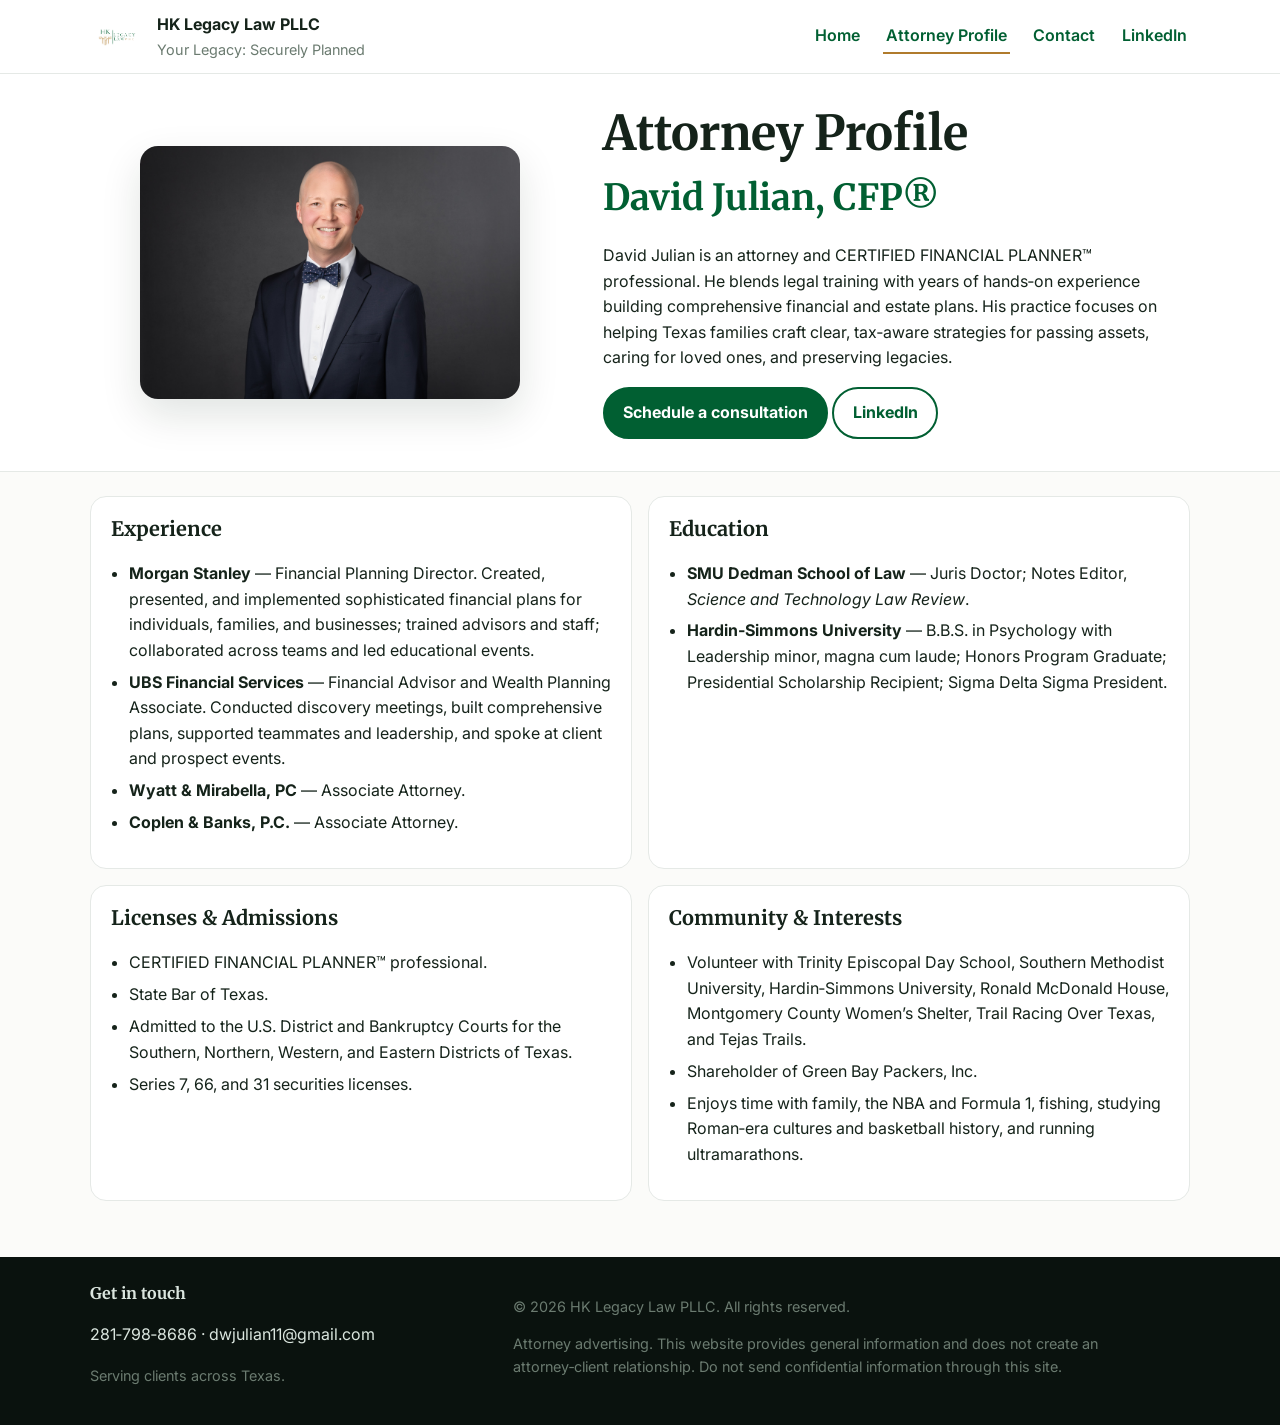
==== attorney.html @ 1522d6ad "Initial website" ====
<!DOCTYPE html>
<html lang="en">
<head>
  <meta charset="utf-8" />
  <meta name="viewport" content="width=device-width, initial-scale=1" />
  <title>Attorney Profile · HK Legacy Law PLLC</title>
  <meta name="description" content="Estate planning attorney in Texas." />
  <link rel="icon" type="image/png" href="assets/hk-green-letters.png" />
  <link rel="preconnect" href="https://fonts.googleapis.com">
  <link rel="preconnect" href="https://fonts.gstatic.com" crossorigin>
  <link href="https://fonts.googleapis.com/css2?family=Inter:wght@300;400;600;700&family=Merriweather:wght@300;400;700&display=swap" rel="stylesheet">
  <link rel="stylesheet" href="css/style.css" />
  <meta property="og:title" content="Attorney Profile · HK Legacy Law PLLC" />
  <meta property="og:description" content="Estate planning attorney in Texas." />
  <meta property="og:type" content="website" />
  <meta property="og:url" content="/attorney.html" />
  <meta property="og:image" content="assets/hk-green-letters.png" />
</head>
<body>
<div class="site-wrap">

<header class="site-header">
  <div class="container header-inner">
    <a href="index.html" class="brand">
      <img src="assets/hk-green-letters.png" alt="HK Legacy Law logo" class="logo"/>
      <div class="brand-text">
        <span class="firm">HK Legacy Law PLLC</span>
        <span class="tagline">Your Legacy: Securely Planned</span>
      </div>
    </a>
    <nav aria-label="Primary">
      <a href="index.html" class="nav-link ">Home</a>
      <a href="attorney.html" class="nav-link active">Attorney Profile</a>
      <a href="contact.html" class="nav-link ">Contact</a>
      <a href="https://www.linkedin.com/company/hk-legacy-law-pllc" target="_blank" rel="noopener" class="nav-link">LinkedIn</a>
    </nav>
  </div>
</header>

<main id="content">
  <section class="profile-hero">
    <div class="container profile-hero-inner">
      <div class="photo-wrap">
        <img src="assets/attorney-headshot.jpg" alt="Attorney headshot" />
      </div>
      <div class="profile-header">
        <h1>Attorney Profile</h1>
        <h2 class="name">David Julian, CFP®</h2>
        <p class="intro">David Julian is an attorney and CERTIFIED FINANCIAL PLANNER™ professional. He blends legal training with years of hands‑on experience building comprehensive financial and estate plans. His practice focuses on helping Texas families craft clear, tax‑aware strategies for passing assets, caring for loved ones, and preserving legacies.</p>
        <div class="profile-actions">
          <a class="btn btn-primary" href="contact.html">Schedule a consultation</a>
          <a class="btn btn-outline" href="https://www.linkedin.com/company/hk-legacy-law-pllc" target="_blank" rel="noopener">LinkedIn</a>
        </div>
      </div>
    </div>
  </section>

  <section class="profile-grid">
    <div class="container grid-inner">
      <article class="panel">
        <h3>Experience</h3>
        <ul class="clean">
          <li><strong>Morgan Stanley</strong> — Financial Planning Director. Created, presented, and implemented sophisticated financial plans for individuals, families, and businesses; trained advisors and staff; collaborated across teams and led educational events.</li>
          <li><strong>UBS Financial Services</strong> — Financial Advisor and Wealth Planning Associate. Conducted discovery meetings, built comprehensive plans, supported teammates and leadership, and spoke at client and prospect events.</li>
          <li><strong>Wyatt &amp; Mirabella, PC</strong> — Associate Attorney.</li>
          <li><strong>Coplen &amp; Banks, P.C.</strong> — Associate Attorney.</li>
        </ul>
      </article>

      <article class="panel">
        <h3>Education</h3>
        <ul class="clean">
          <li><strong>SMU Dedman School of Law</strong> — Juris Doctor; Notes Editor, <em>Science and Technology Law Review</em>.</li>
          <li><strong>Hardin‑Simmons University</strong> — B.B.S. in Psychology with Leadership minor, magna cum laude; Honors Program Graduate; Presidential Scholarship Recipient; Sigma Delta Sigma President.</li>
        </ul>
      </article>

      <article class="panel">
        <h3>Licenses &amp; Admissions</h3>
        <ul class="clean">
          <li>CERTIFIED FINANCIAL PLANNER™ professional.</li>
          <li>State Bar of Texas.</li>
          <li>Admitted to the U.S. District and Bankruptcy Courts for the Southern, Northern, Western, and Eastern Districts of Texas.</li>
          <li>Series 7, 66, and 31 securities licenses.</li>
        </ul>
      </article>

      <article class="panel">
        <h3>Community &amp; Interests</h3>
        <ul class="clean">
          <li>Volunteer with Trinity Episcopal Day School, Southern Methodist University, Hardin‑Simmons University, Ronald McDonald House, Montgomery County Women’s Shelter, Trail Racing Over Texas, and Tejas Trails.</li>
          <li>Shareholder of Green Bay Packers, Inc.</li>
          <li>Enjoys time with family, the NBA and Formula 1, fishing, studying Roman‑era cultures and basketball history, and running ultramarathons.</li>
        </ul>
      </article>
    </div>
  </section>
</main>

<footer class="site-footer">
  <div class="container footer-inner">
    <div class="footer-contact">
      <h4>Get in touch</h4>
      <p><a href="tel:+12817988686">281‑798‑8686</a> &middot; <a href="mailto:dwjulian11@gmail.com">dwjulian11@gmail.com</a></p>
      <p class="small">Serving clients across Texas.</p>
    </div>
    <div class="footer-legal small">
      <p>© <span id="year"></span> HK Legacy Law PLLC. All rights reserved.</p>
      <p>Attorney advertising. This website provides general information and does not create an attorney‑client relationship. Do not send confidential information through this site.</p>
    </div>
  </div>
</footer>
<script src="js/main.js"></script>
</div><!-- /.site-wrap -->
</body>
</html>
---- css/style.css ----
:root{
  --green:#015F32;
  --gold:#B07B2C;
  --dark:#0c1512;
  --ink:#15231a;
  --muted:#6b7b70;
  --bg:#fbfbf9;
  --paper:#ffffff;
  --border:#e5e9e6;
}
*{box-sizing:border-box}
html,body{height:100%}
body{
  margin:0; font-family:Inter,system-ui,-apple-system,Segoe UI,Roboto,'Helvetica Neue',Arial,'Noto Sans',sans-serif;
  background:var(--bg); color:var(--ink); line-height:1.6;
}
h1,h2,h3,h4{font-family:Merriweather, Georgia, serif; margin:0 0 .5rem}
h1{font-size:clamp(2rem, 3vw + 1rem, 3rem); line-height:1.15}
h2{font-size:clamp(1.5rem, 2vw + .75rem, 2.25rem)}
h3{font-size:1.25rem}
.lead{font-size:1.125rem; color:#203126}
.small{font-size:.9rem; color:var(--muted)}
a{color:var(--green); text-decoration:none}
a:hover{text-decoration:underline}
.container{width:min(1100px, 92vw); margin-inline:auto;}

.site-header{
  position:sticky; top:0; z-index:1000;
  background:rgba(255,255,255,.92); backdrop-filter:saturate(150%) blur(8px);
  border-bottom:1px solid var(--border);
}
.header-inner{
  display:flex; align-items:center; justify-content:space-between; padding:.6rem 0;
}
.brand{display:flex; align-items:center; gap:.8rem; text-decoration:none}
.logo{width:54px; height:54px; object-fit:contain}
.brand-text .firm{display:block; font-weight:700; color:var(--ink)}
.brand-text .tagline{display:block; font-size:.9rem; color:var(--muted)}
nav .nav-link{margin-left:1rem; padding:.4rem .2rem; border-bottom:2px solid transparent; font-weight:600}
nav .nav-link.active, nav .nav-link:hover{border-color:var(--gold); text-decoration:none}

.hero{
  background: radial-gradient(1200px 600px at 10% -10%, rgba(1,95,50,.12), transparent 70%), linear-gradient(to bottom, #fff, #f7faf7);
  border-bottom:1px solid var(--border);
}
.hero-inner{display:grid; grid-template-columns:1.1fr .9fr; gap:2rem; padding:clamp(2rem, 4vw + 1rem, 4rem) 0}
.hero-copy .cta-row{margin-top:1.25rem; display:flex; flex-wrap:wrap; gap:.75rem}
.hero-art{display:flex; align-items:center; justify-content:center}
.hero-art img{width:min(460px, 75%); height:auto; filter:drop-shadow(0 8px 28px rgba(0,0,0,.12))}

.split{background:var(--paper)}
.split-inner{display:grid; grid-template-columns:repeat(3,1fr); gap:1rem; padding:2.25rem 0}
.card{background:var(--paper); border:1px solid var(--border); border-radius:16px; padding:1rem 1.2rem; box-shadow:0 8px 20px rgba(10,30,20,.04)}
.card h3{color:var(--green); margin-bottom:.25rem}

.contact-bar{background:var(--green); color:#fff}
.contact-bar a{color:#fff; text-decoration:underline}
.contact-bar-inner{display:flex; align-items:center; justify-content:space-between; gap:1rem; padding:1.3rem 0}
.btn{
  display:inline-flex; align-items:center; justify-content:center; gap:.5rem;
  border-radius:999px; padding:.7rem 1.15rem; font-weight:700; border:2px solid transparent;
  cursor:pointer; text-decoration:none; transition:transform .04s ease, filter .2s ease, background .2s ease;
}
.btn:hover{transform:translateY(-1px); text-decoration:none}
.btn:active{transform:translateY(0)}
.btn-primary{background:var(--green); color:#fff; border-color:var(--green)}
.btn-primary:hover{filter:brightness(1.03)}
.btn-outline{background:transparent; color:var(--green); border-color:var(--green)}
.btn-outline:hover{background:rgba(1,95,50,.06)}
.btn-light{background:#fff; color:var(--green); border-color:#fff}

.site-footer{background:#0a120e; color:#dbe6df; margin-top:2rem}
.footer-inner{display:grid; grid-template-columns: 1.2fr 2fr; gap:1rem; padding:1.5rem 0}
.site-footer a{color:#dbe6df}

.profile-hero{background:var(--paper); border-bottom:1px solid var(--border)}
.profile-hero-inner{display:grid; grid-template-columns:.9fr 1.1fr; gap:2rem; padding:2rem 0}
.photo-wrap{display:flex; align-items:center; justify-content:center}
.photo-wrap img{width:min(380px, 80%); height:auto; border-radius:18px; box-shadow:0 16px 40px rgba(10,30,20,.12)}
.profile-header .name{color:var(--green); margin-top:.4rem}

.profile-grid .grid-inner{display:grid; grid-template-columns:repeat(2,1fr); gap:1rem; padding:1.5rem 0}
.panel{background:var(--paper); border:1px solid var(--border); border-radius:16px; padding:1rem 1.25rem}
ul.clean{padding-left:1.1rem}
ul.clean li{margin:.4rem 0}

.contact-hero{background:var(--paper); border-bottom:1px solid var(--border)}
.contact-hero-inner{padding:1.5rem 0}
.contact-inner{display:grid; grid-template-columns:1fr 1.3fr; gap:1rem; padding:1.5rem 0}
.contact-card{background:var(--paper); border:1px solid var(--border); border-radius:16px; padding:1rem 1.25rem}

.contact-form{background:var(--paper); border:1px solid var(--border); border-radius:16px; padding:1rem 1.25rem}
.field{display:flex; flex-direction:column; margin:.65rem 0}
.field label{font-weight:700; margin-bottom:.25rem}
.field input, .field textarea{
  width:100%; border:1px solid var(--border); border-radius:10px; padding:.7rem .8rem; font-size:1rem; background:#fff
}
.field input:focus, .field textarea:focus{outline:2px solid rgba(1,95,50,.2); border-color:var(--green)}
.field.check{flex-direction:row; align-items:flex-start; gap:.6rem}
.field.check input{width:auto; margin-top:.35rem}

@media (max-width: 900px){
  .hero-inner, .profile-hero-inner, .contact-inner{grid-template-columns:1fr}
  .split-inner{grid-template-columns:1fr}
  .footer-inner{grid-template-columns:1fr}
  nav .nav-link{margin-left:.6rem}
}
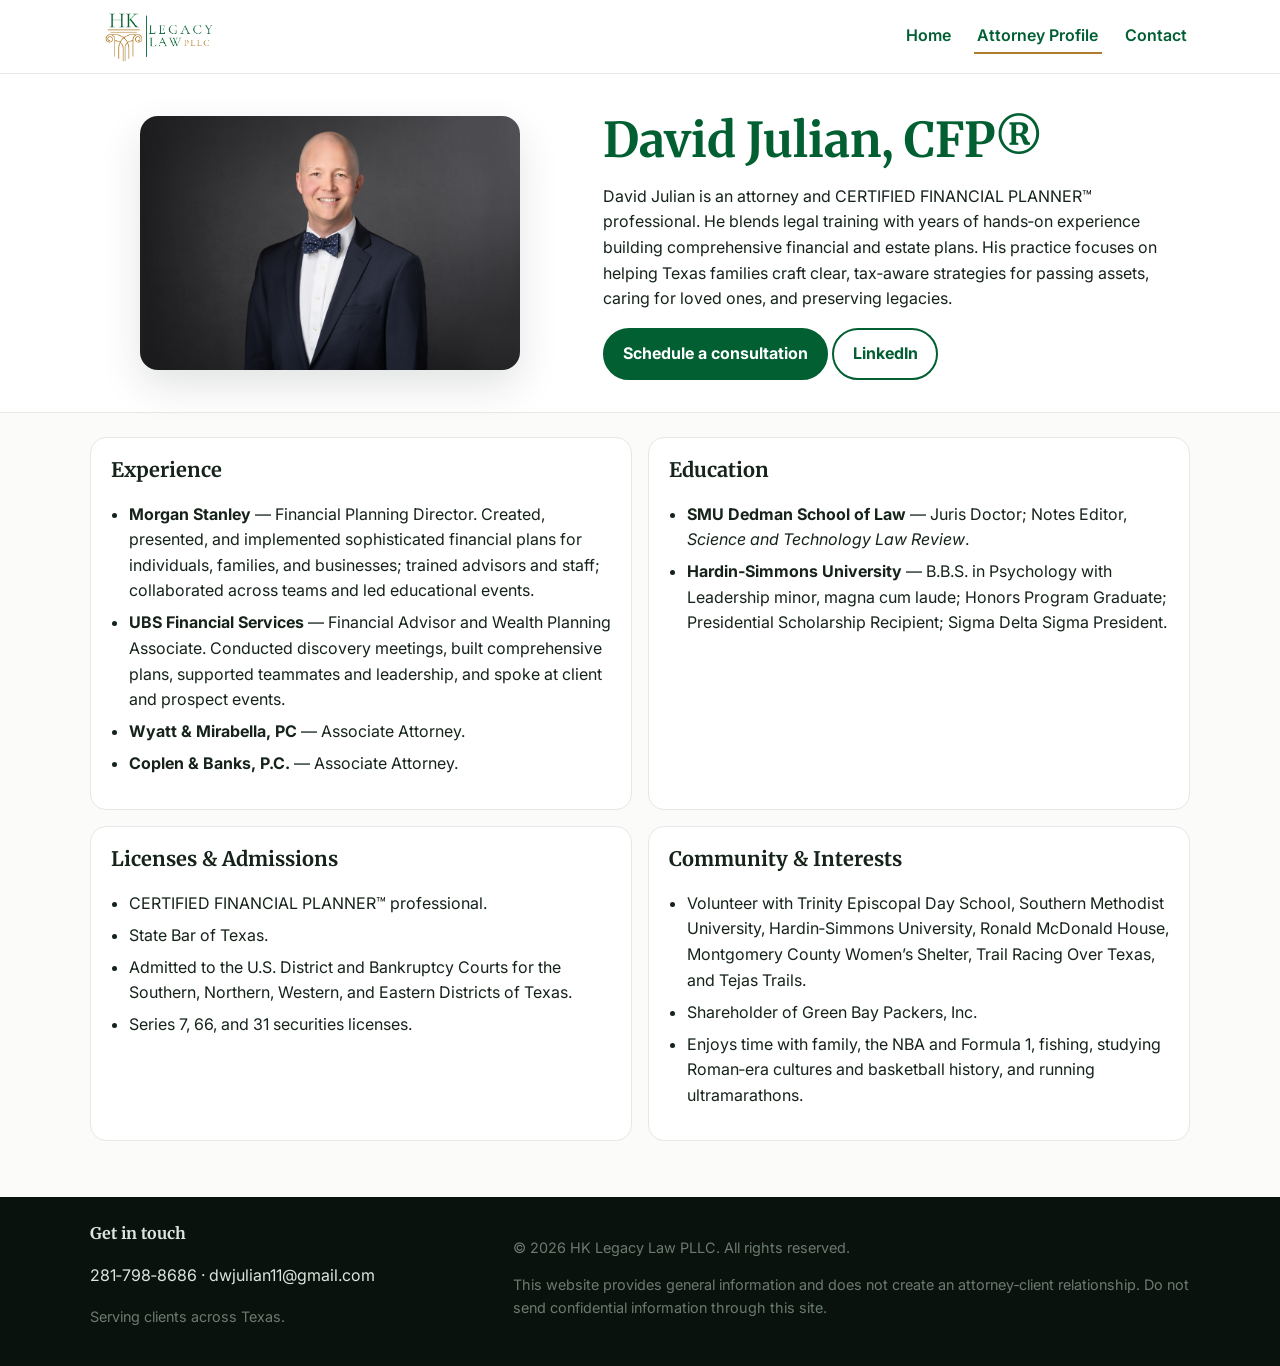
==== commit a6a77c96: "Style updates" ====
--- a/attorney.html
+++ b/attorney.html
@@ -23,16 +23,11 @@
   <div class="container header-inner">
     <a href="index.html" class="brand">
       <img src="assets/hk-green-letters.png" alt="HK Legacy Law logo" class="logo"/>
-      <div class="brand-text">
-        <span class="firm">HK Legacy Law PLLC</span>
-        <span class="tagline">Your Legacy: Securely Planned</span>
-      </div>
     </a>
     <nav aria-label="Primary">
       <a href="index.html" class="nav-link ">Home</a>
       <a href="attorney.html" class="nav-link active">Attorney Profile</a>
       <a href="contact.html" class="nav-link ">Contact</a>
-      <a href="https://www.linkedin.com/company/hk-legacy-law-pllc" target="_blank" rel="noopener" class="nav-link">LinkedIn</a>
     </nav>
   </div>
 </header>
@@ -44,8 +39,7 @@
         <img src="assets/attorney-headshot.jpg" alt="Attorney headshot" />
       </div>
       <div class="profile-header">
-        <h1>Attorney Profile</h1>
-        <h2 class="name">David Julian, CFP®</h2>
+        <h1 class="name">David Julian, CFP®</h1>
         <p class="intro">David Julian is an attorney and CERTIFIED FINANCIAL PLANNER™ professional. He blends legal training with years of hands‑on experience building comprehensive financial and estate plans. His practice focuses on helping Texas families craft clear, tax‑aware strategies for passing assets, caring for loved ones, and preserving legacies.</p>
         <div class="profile-actions">
           <a class="btn btn-primary" href="contact.html">Schedule a consultation</a>
@@ -106,7 +100,7 @@
     </div>
     <div class="footer-legal small">
       <p>© <span id="year"></span> HK Legacy Law PLLC. All rights reserved.</p>
-      <p>Attorney advertising. This website provides general information and does not create an attorney‑client relationship. Do not send confidential information through this site.</p>
+      <p>This website provides general information and does not create an attorney‑client relationship. Do not send confidential information through this site.</p>
     </div>
   </div>
 </footer>
--- a/css/style.css
+++ b/css/style.css
@@ -34,7 +34,7 @@
   display:flex; align-items:center; justify-content:space-between; padding:.6rem 0;
 }
 .brand{display:flex; align-items:center; gap:.8rem; text-decoration:none}
-.logo{width:54px; height:54px; object-fit:contain}
+.logo{height:54px; object-fit:contain}
 .brand-text .firm{display:block; font-weight:700; color:var(--ink)}
 .brand-text .tagline{display:block; font-size:.9rem; color:var(--muted)}
 nav .nav-link{margin-left:1rem; padding:.4rem .2rem; border-bottom:2px solid transparent; font-weight:600}
@@ -68,7 +68,7 @@
 .btn-primary:hover{filter:brightness(1.03)}
 .btn-outline{background:transparent; color:var(--green); border-color:var(--green)}
 .btn-outline:hover{background:rgba(1,95,50,.06)}
-.btn-light{background:#fff; color:var(--green); border-color:#fff}
+.btn-light{background:#fff; color:var(--green) !important; border-color:#fff}
 
 .site-footer{background:#0a120e; color:#dbe6df; margin-top:2rem}
 .footer-inner{display:grid; grid-template-columns: 1.2fr 2fr; gap:1rem; padding:1.5rem 0}
@@ -87,8 +87,8 @@
 
 .contact-hero{background:var(--paper); border-bottom:1px solid var(--border)}
 .contact-hero-inner{padding:1.5rem 0}
-.contact-inner{display:grid; grid-template-columns:1fr 1.3fr; gap:1rem; padding:1.5rem 0}
-.contact-card{background:var(--paper); border:1px solid var(--border); border-radius:16px; padding:1rem 1.25rem}
+.contact-inner{margin: auto; max-width: 600px;}
+
 
 .contact-form{background:var(--paper); border:1px solid var(--border); border-radius:16px; padding:1rem 1.25rem}
 .field{display:flex; flex-direction:column; margin:.65rem 0}
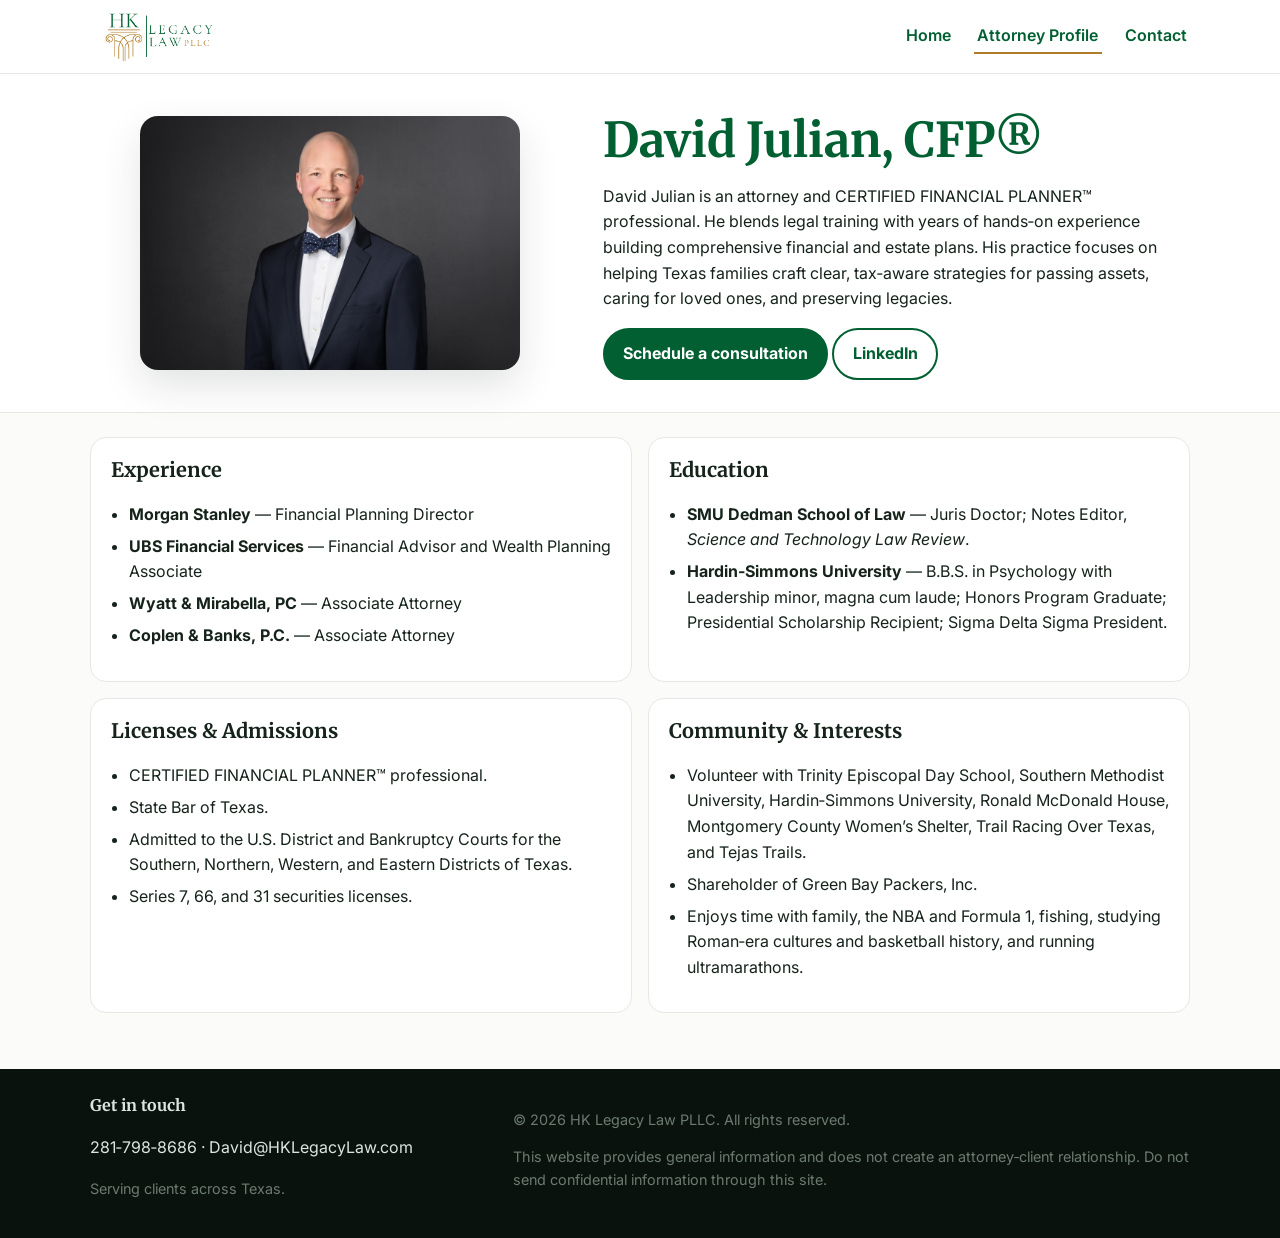
==== commit 764b9bdc: "Update email and experiences" ====
--- a/attorney.html
+++ b/attorney.html
@@ -54,10 +54,10 @@
       <article class="panel">
         <h3>Experience</h3>
         <ul class="clean">
-          <li><strong>Morgan Stanley</strong> — Financial Planning Director. Created, presented, and implemented sophisticated financial plans for individuals, families, and businesses; trained advisors and staff; collaborated across teams and led educational events.</li>
-          <li><strong>UBS Financial Services</strong> — Financial Advisor and Wealth Planning Associate. Conducted discovery meetings, built comprehensive plans, supported teammates and leadership, and spoke at client and prospect events.</li>
-          <li><strong>Wyatt &amp; Mirabella, PC</strong> — Associate Attorney.</li>
-          <li><strong>Coplen &amp; Banks, P.C.</strong> — Associate Attorney.</li>
+          <li><strong>Morgan Stanley</strong> — Financial Planning Director</li>
+          <li><strong>UBS Financial Services</strong> — Financial Advisor and Wealth Planning Associate</li>
+          <li><strong>Wyatt &amp; Mirabella, PC</strong> — Associate Attorney</li>
+          <li><strong>Coplen &amp; Banks, P.C.</strong> — Associate Attorney</li>
         </ul>
       </article>
 
@@ -95,7 +95,7 @@
   <div class="container footer-inner">
     <div class="footer-contact">
       <h4>Get in touch</h4>
-      <p><a href="tel:+12817988686">281‑798‑8686</a> &middot; <a href="mailto:dwjulian11@gmail.com">dwjulian11@gmail.com</a></p>
+      <p><a href="tel:+12817988686">281‑798‑8686</a> &middot; <a href="mailto:David@HKLegacyLaw.com">David@HKLegacyLaw.com</a></p>
       <p class="small">Serving clients across Texas.</p>
     </div>
     <div class="footer-legal small">
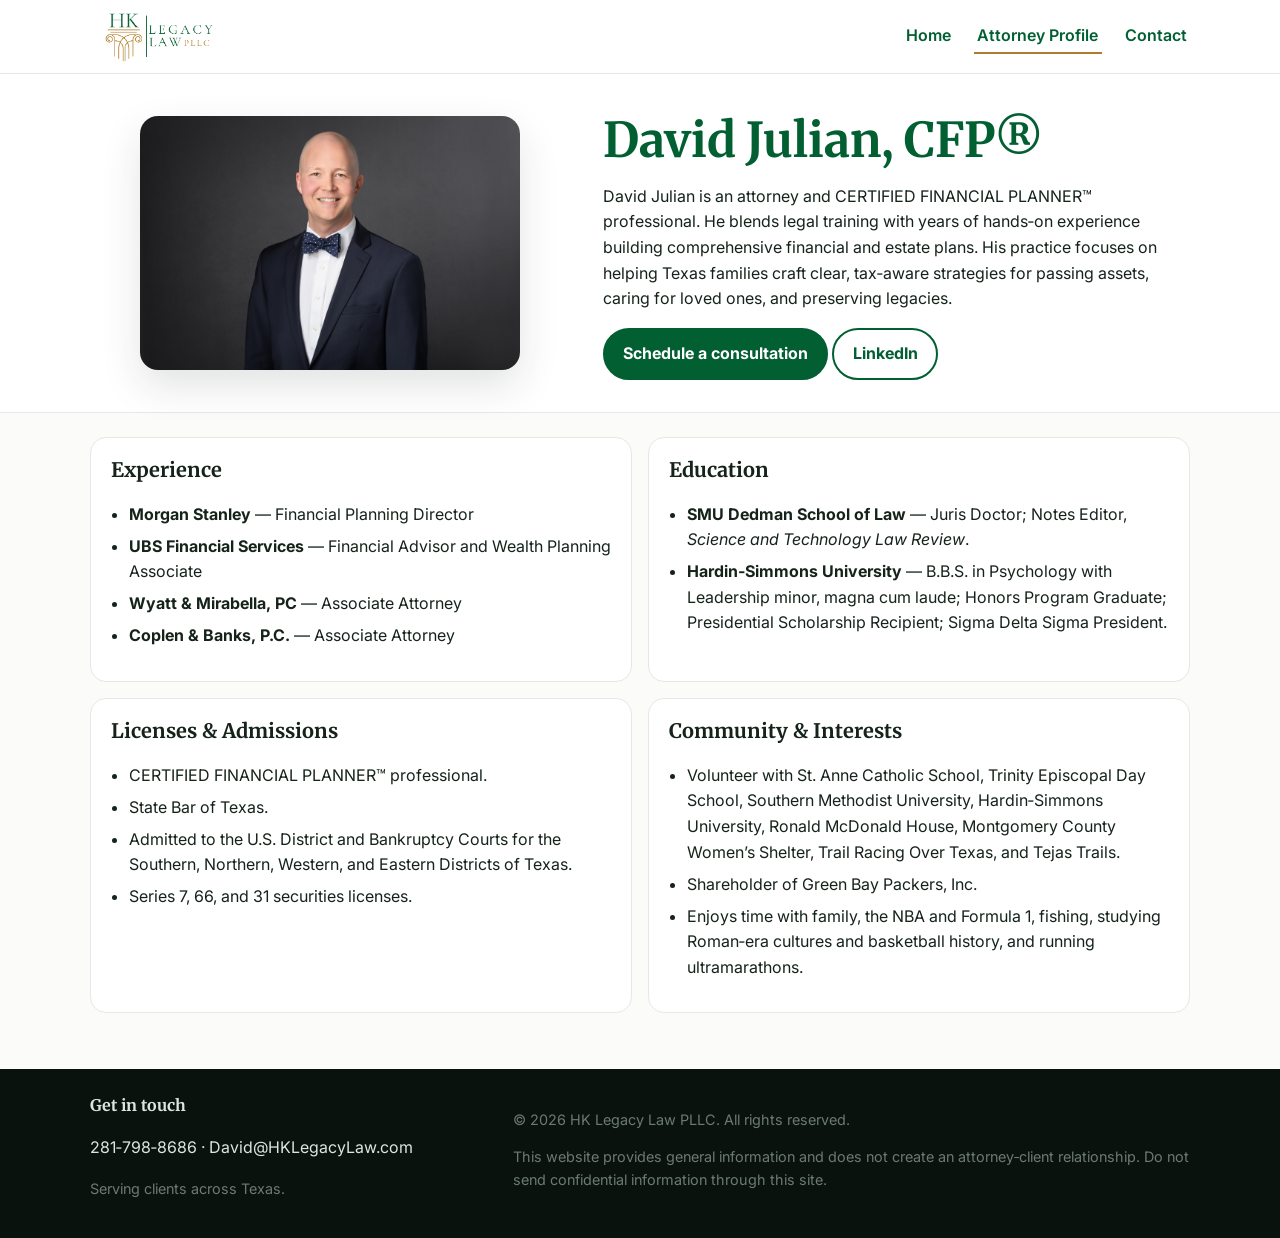
==== commit 67f709a0: "Update attorney.html" ====
--- a/attorney.html
+++ b/attorney.html
@@ -82,7 +82,7 @@
       <article class="panel">
         <h3>Community &amp; Interests</h3>
         <ul class="clean">
-          <li>Volunteer with Trinity Episcopal Day School, Southern Methodist University, Hardin‑Simmons University, Ronald McDonald House, Montgomery County Women’s Shelter, Trail Racing Over Texas, and Tejas Trails.</li>
+          <li>Volunteer with St. Anne Catholic School, Trinity Episcopal Day School, Southern Methodist University, Hardin‑Simmons University, Ronald McDonald House, Montgomery County Women’s Shelter, Trail Racing Over Texas, and Tejas Trails.</li>
           <li>Shareholder of Green Bay Packers, Inc.</li>
           <li>Enjoys time with family, the NBA and Formula 1, fishing, studying Roman‑era cultures and basketball history, and running ultramarathons.</li>
         </ul>
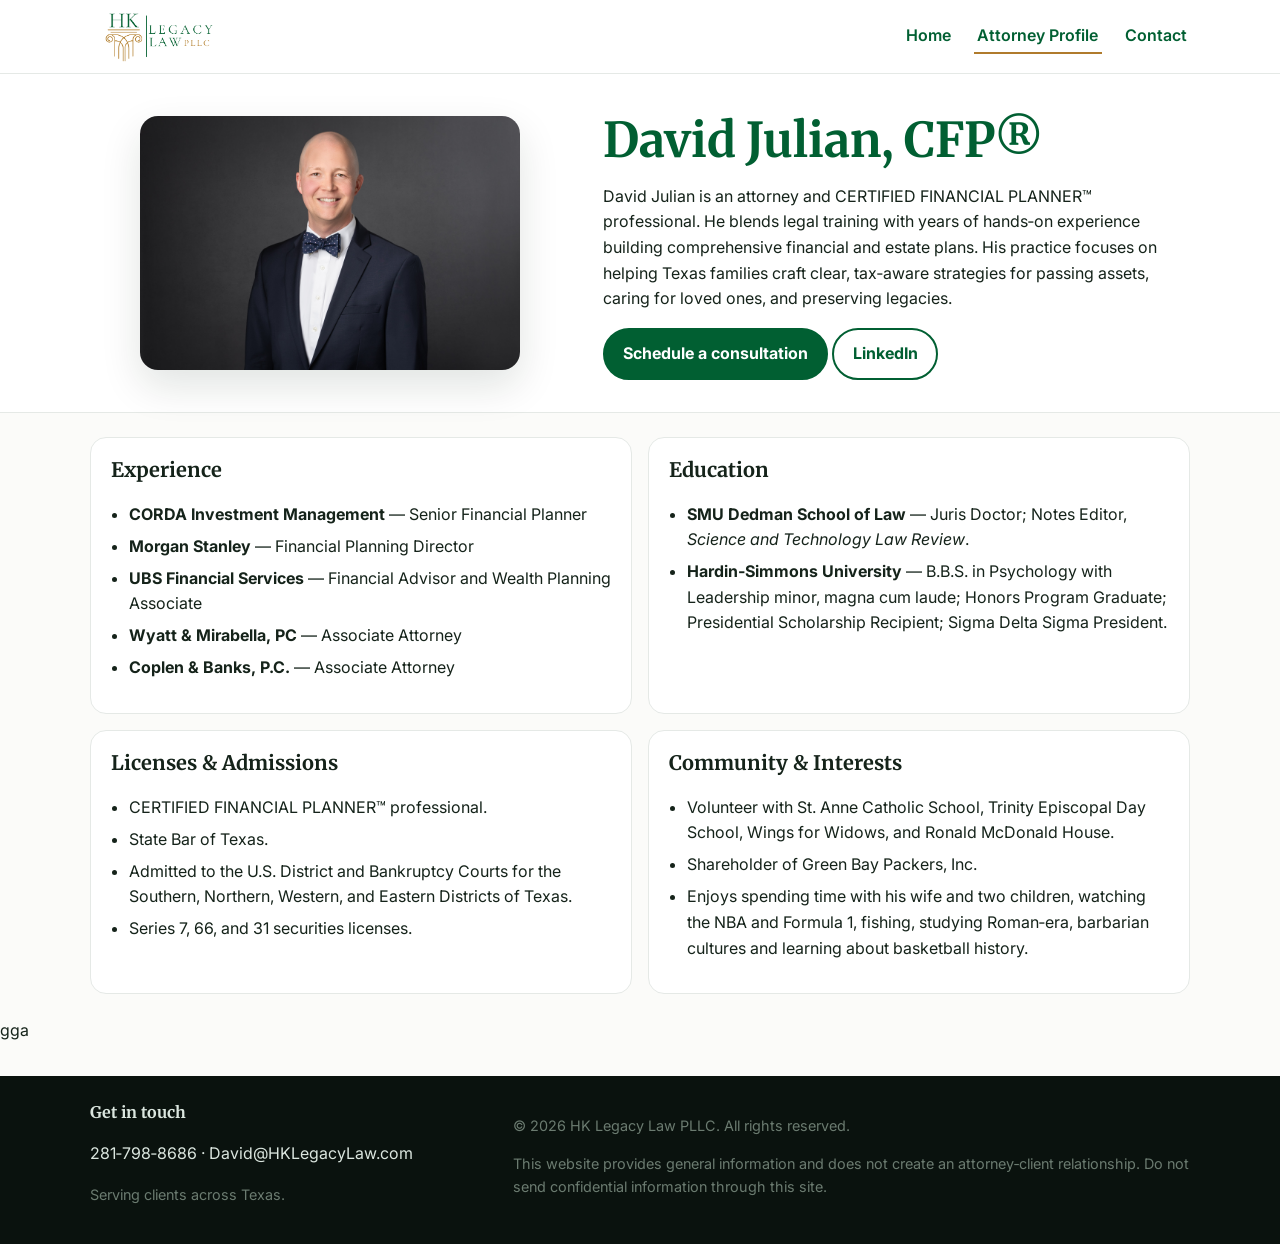
==== commit bef593c3: "Update attorney profile" ====
--- a/attorney.html
+++ b/attorney.html
@@ -54,6 +54,7 @@
       <article class="panel">
         <h3>Experience</h3>
         <ul class="clean">
+          <li><strong>CORDA Investment Management</strong> — Senior Financial Planner</li>
           <li><strong>Morgan Stanley</strong> — Financial Planning Director</li>
           <li><strong>UBS Financial Services</strong> — Financial Advisor and Wealth Planning Associate</li>
           <li><strong>Wyatt &amp; Mirabella, PC</strong> — Associate Attorney</li>
@@ -82,12 +83,12 @@
       <article class="panel">
         <h3>Community &amp; Interests</h3>
         <ul class="clean">
-          <li>Volunteer with St. Anne Catholic School, Trinity Episcopal Day School, Southern Methodist University, Hardin‑Simmons University, Ronald McDonald House, Montgomery County Women’s Shelter, Trail Racing Over Texas, and Tejas Trails.</li>
+          <li>Volunteer with St. Anne Catholic School, Trinity Episcopal Day School, Wings for Widows, and Ronald McDonald House.</li>
           <li>Shareholder of Green Bay Packers, Inc.</li>
-          <li>Enjoys time with family, the NBA and Formula 1, fishing, studying Roman‑era cultures and basketball history, and running ultramarathons.</li>
+          <li>Enjoys spending time with his wife and two children, watching the NBA and Formula 1, fishing, studying Roman‑era, barbarian cultures and learning about basketball history.</li>
         </ul>
       </article>
-    </div>
+    </div>gga
   </section>
 </main>
 
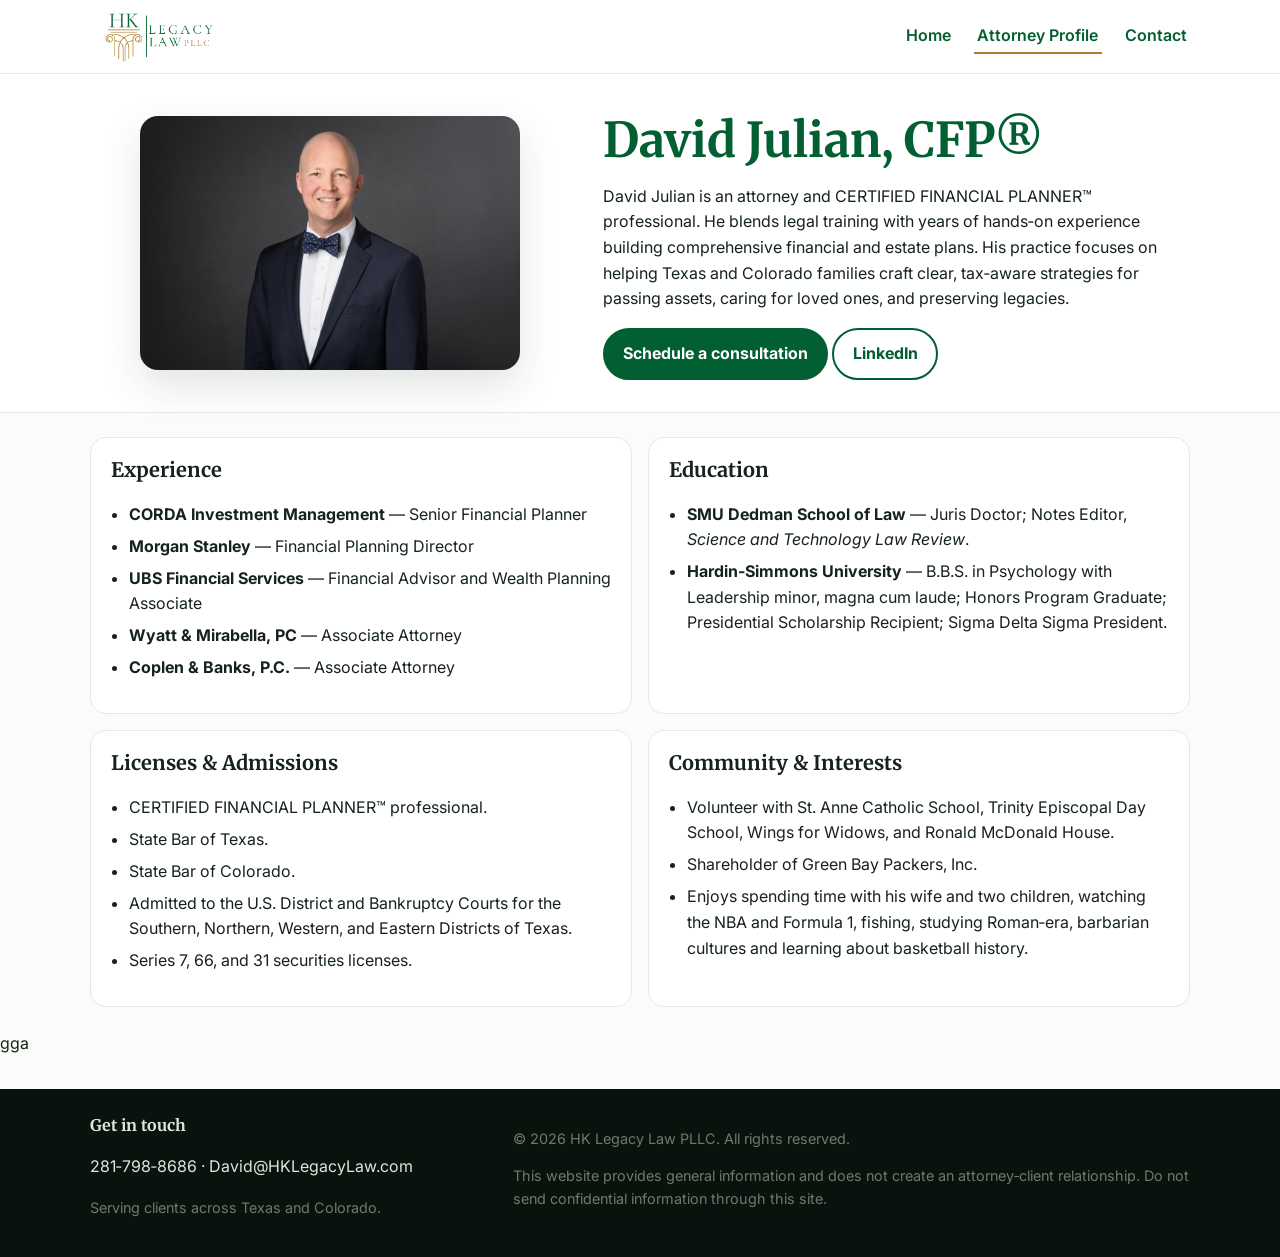
==== commit fde59364: "Add Colorado to practice areas and credentials David Julian now works in Colorado as well as Texas. " ====
--- a/attorney.html
+++ b/attorney.html
@@ -4,14 +4,14 @@
   <meta charset="utf-8" />
   <meta name="viewport" content="width=device-width, initial-scale=1" />
   <title>Attorney Profile · HK Legacy Law PLLC</title>
-  <meta name="description" content="Estate planning attorney in Texas." />
+  <meta name="description" content="Estate planning attorney in Texas and Colorado." />
   <link rel="icon" type="image/png" href="assets/hk-green-letters.png" />
   <link rel="preconnect" href="https://fonts.googleapis.com">
   <link rel="preconnect" href="https://fonts.gstatic.com" crossorigin>
   <link href="https://fonts.googleapis.com/css2?family=Inter:wght@300;400;600;700&family=Merriweather:wght@300;400;700&display=swap" rel="stylesheet">
   <link rel="stylesheet" href="css/style.css" />
   <meta property="og:title" content="Attorney Profile · HK Legacy Law PLLC" />
-  <meta property="og:description" content="Estate planning attorney in Texas." />
+  <meta property="og:description" content="Estate planning attorney in Texas and Colorado." />
   <meta property="og:type" content="website" />
   <meta property="og:url" content="/attorney.html" />
   <meta property="og:image" content="assets/hk-green-letters.png" />
@@ -40,7 +40,7 @@
       </div>
       <div class="profile-header">
         <h1 class="name">David Julian, CFP®</h1>
-        <p class="intro">David Julian is an attorney and CERTIFIED FINANCIAL PLANNER™ professional. He blends legal training with years of hands‑on experience building comprehensive financial and estate plans. His practice focuses on helping Texas families craft clear, tax‑aware strategies for passing assets, caring for loved ones, and preserving legacies.</p>
+        <p class="intro">David Julian is an attorney and CERTIFIED FINANCIAL PLANNER™ professional. He blends legal training with years of hands‑on experience building comprehensive financial and estate plans. His practice focuses on helping Texas and Colorado families craft clear, tax‑aware strategies for passing assets, caring for loved ones, and preserving legacies.</p>
         <div class="profile-actions">
           <a class="btn btn-primary" href="contact.html">Schedule a consultation</a>
           <a class="btn btn-outline" href="https://www.linkedin.com/company/hk-legacy-law-pllc" target="_blank" rel="noopener">LinkedIn</a>
@@ -75,6 +75,7 @@
         <ul class="clean">
           <li>CERTIFIED FINANCIAL PLANNER™ professional.</li>
           <li>State Bar of Texas.</li>
+          <li>State Bar of Colorado.</li>
           <li>Admitted to the U.S. District and Bankruptcy Courts for the Southern, Northern, Western, and Eastern Districts of Texas.</li>
           <li>Series 7, 66, and 31 securities licenses.</li>
         </ul>
@@ -97,7 +98,7 @@
     <div class="footer-contact">
       <h4>Get in touch</h4>
       <p><a href="tel:+12817988686">281‑798‑8686</a> &middot; <a href="mailto:David@HKLegacyLaw.com">David@HKLegacyLaw.com</a></p>
-      <p class="small">Serving clients across Texas.</p>
+      <p class="small">Serving clients across Texas and Colorado.</p>
     </div>
     <div class="footer-legal small">
       <p>© <span id="year"></span> HK Legacy Law PLLC. All rights reserved.</p>
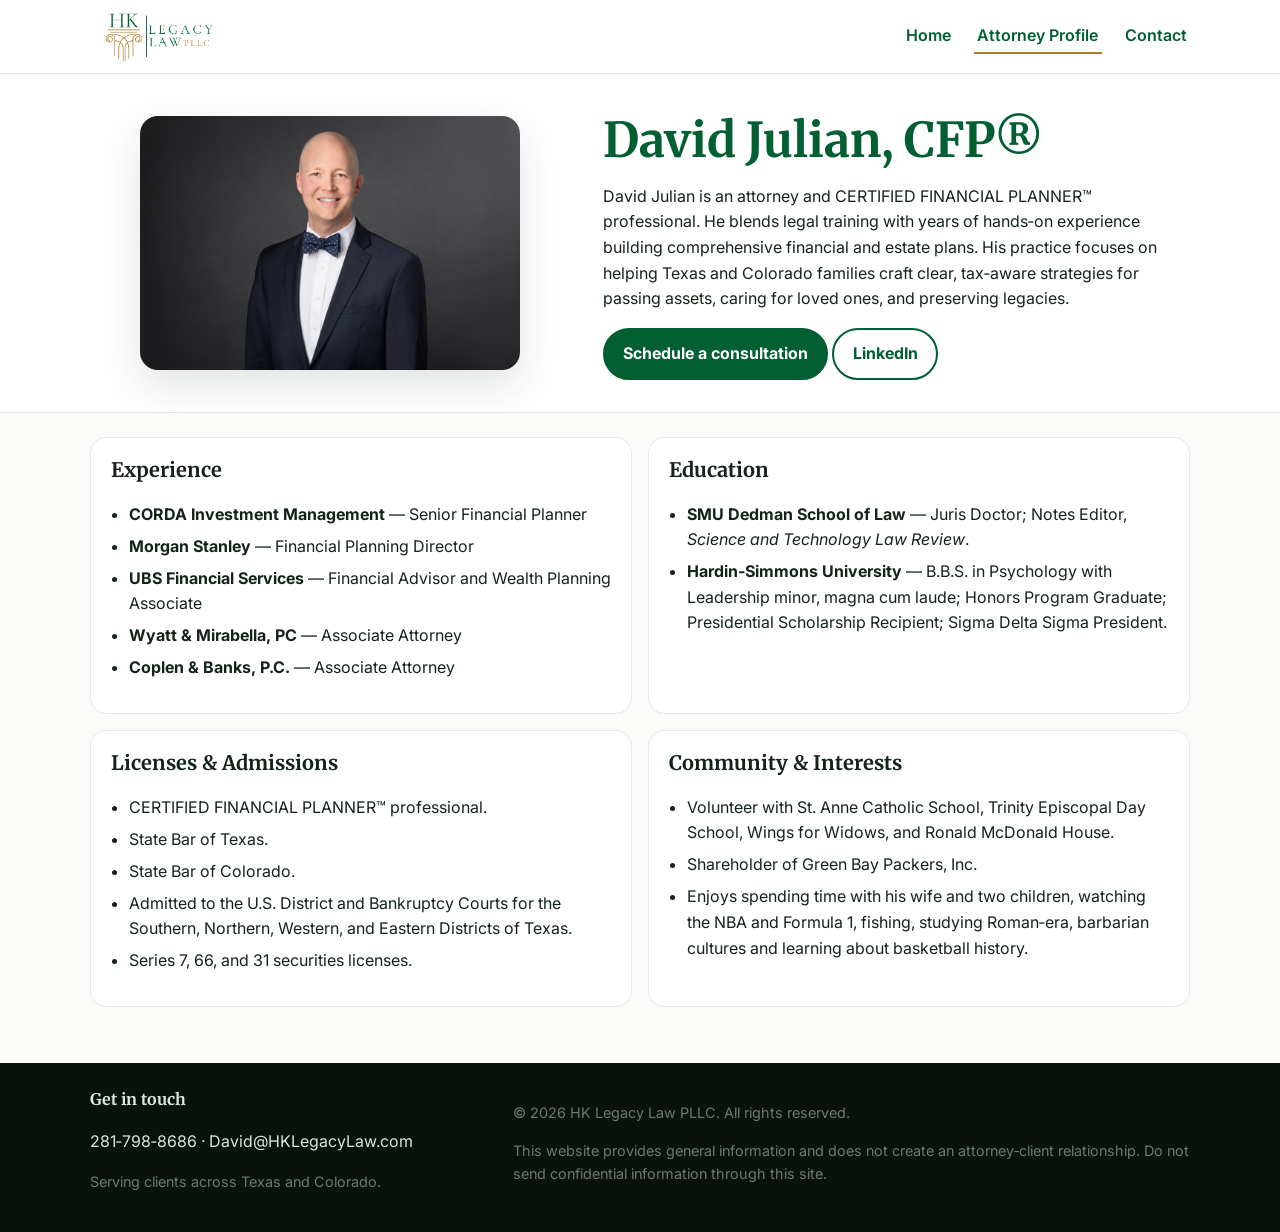
==== commit e7191a98: "Remove stray "gga" text on attorney profile Co-Authored-By: Claude Opus 4.8 (1M context) <noreply@an" ====
--- a/attorney.html
+++ b/attorney.html
@@ -89,7 +89,7 @@
           <li>Enjoys spending time with his wife and two children, watching the NBA and Formula 1, fishing, studying Roman‑era, barbarian cultures and learning about basketball history.</li>
         </ul>
       </article>
-    </div>gga
+    </div>
   </section>
 </main>
 
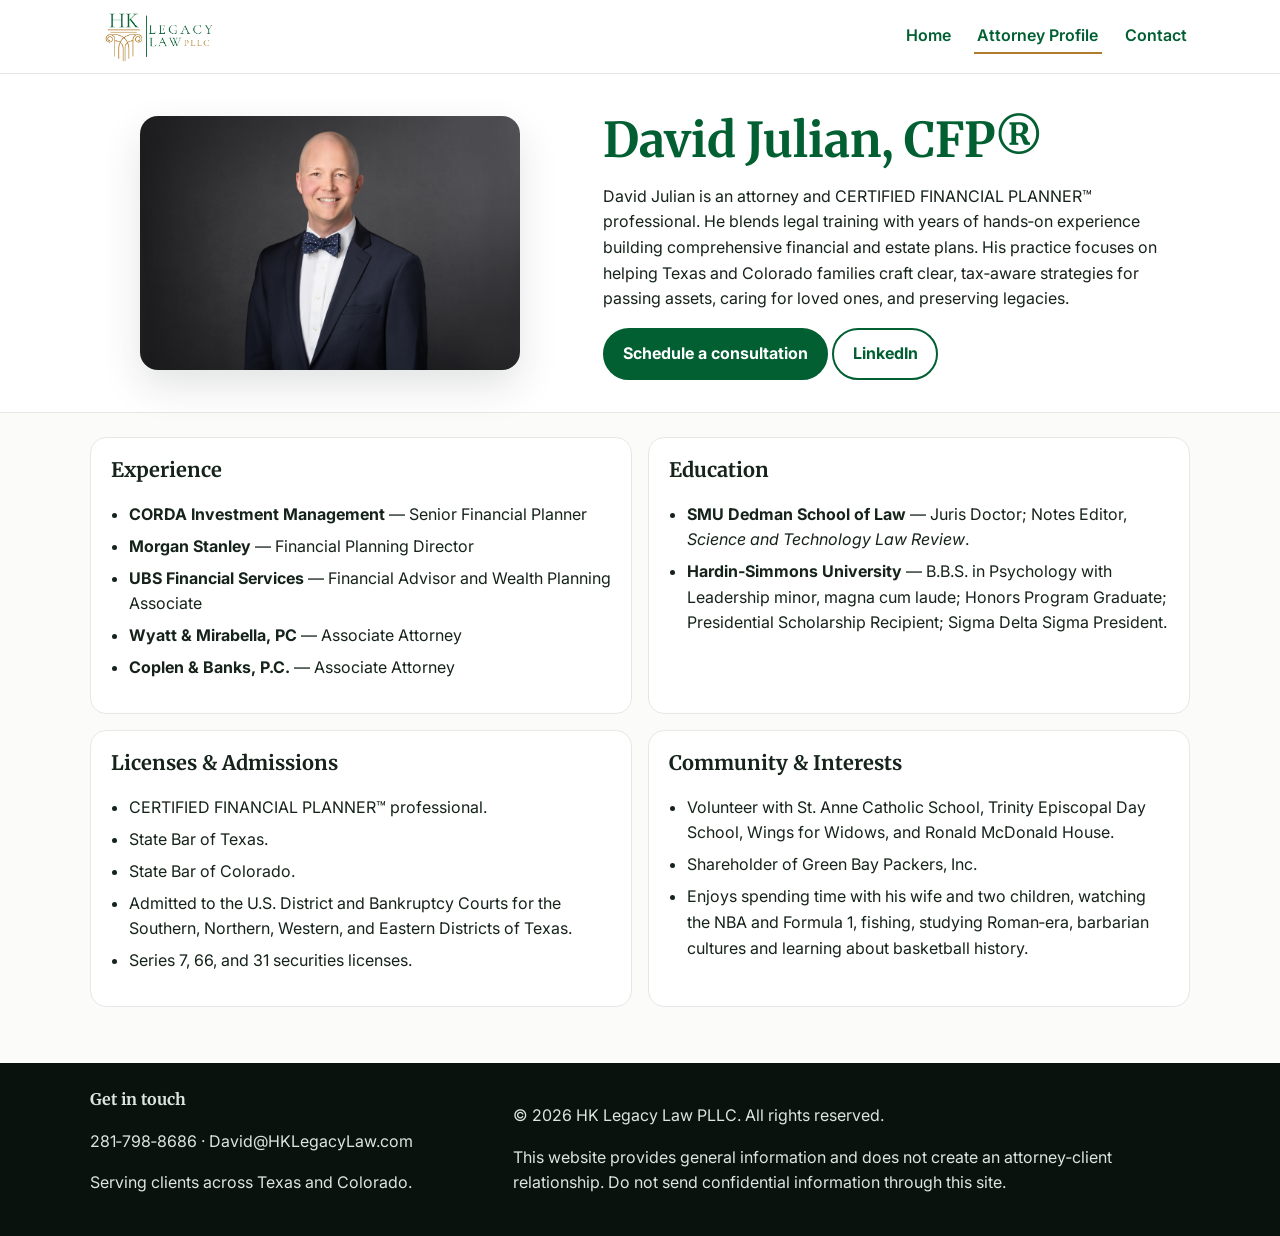
==== commit 057839e3: "Match footer text size and color to office address Remove the small/muted styling from footer text o" ====
--- a/attorney.html
+++ b/attorney.html
@@ -98,9 +98,9 @@
     <div class="footer-contact">
       <h4>Get in touch</h4>
       <p><a href="tel:+12817988686">281‑798‑8686</a> &middot; <a href="mailto:David@HKLegacyLaw.com">David@HKLegacyLaw.com</a></p>
-      <p class="small">Serving clients across Texas and Colorado.</p>
+      <p>Serving clients across Texas and Colorado.</p>
     </div>
-    <div class="footer-legal small">
+    <div class="footer-legal">
       <p>© <span id="year"></span> HK Legacy Law PLLC. All rights reserved.</p>
       <p>This website provides general information and does not create an attorney‑client relationship. Do not send confidential information through this site.</p>
     </div>
--- a/css/style.css
+++ b/css/style.css
@@ -71,8 +71,10 @@
 .btn-light{background:#fff; color:var(--green) !important; border-color:#fff}
 
 .site-footer{background:#0a120e; color:#dbe6df; margin-top:2rem}
+main:has(> .contact-bar:last-child) + .site-footer{margin-top:0}
 .footer-inner{display:grid; grid-template-columns: 1.2fr 2fr; gap:1rem; padding:1.5rem 0}
 .site-footer a{color:#dbe6df}
+.site-footer address{font-style:normal; margin:1em 0}
 
 .profile-hero{background:var(--paper); border-bottom:1px solid var(--border)}
 .profile-hero-inner{display:grid; grid-template-columns:.9fr 1.1fr; gap:2rem; padding:2rem 0}
